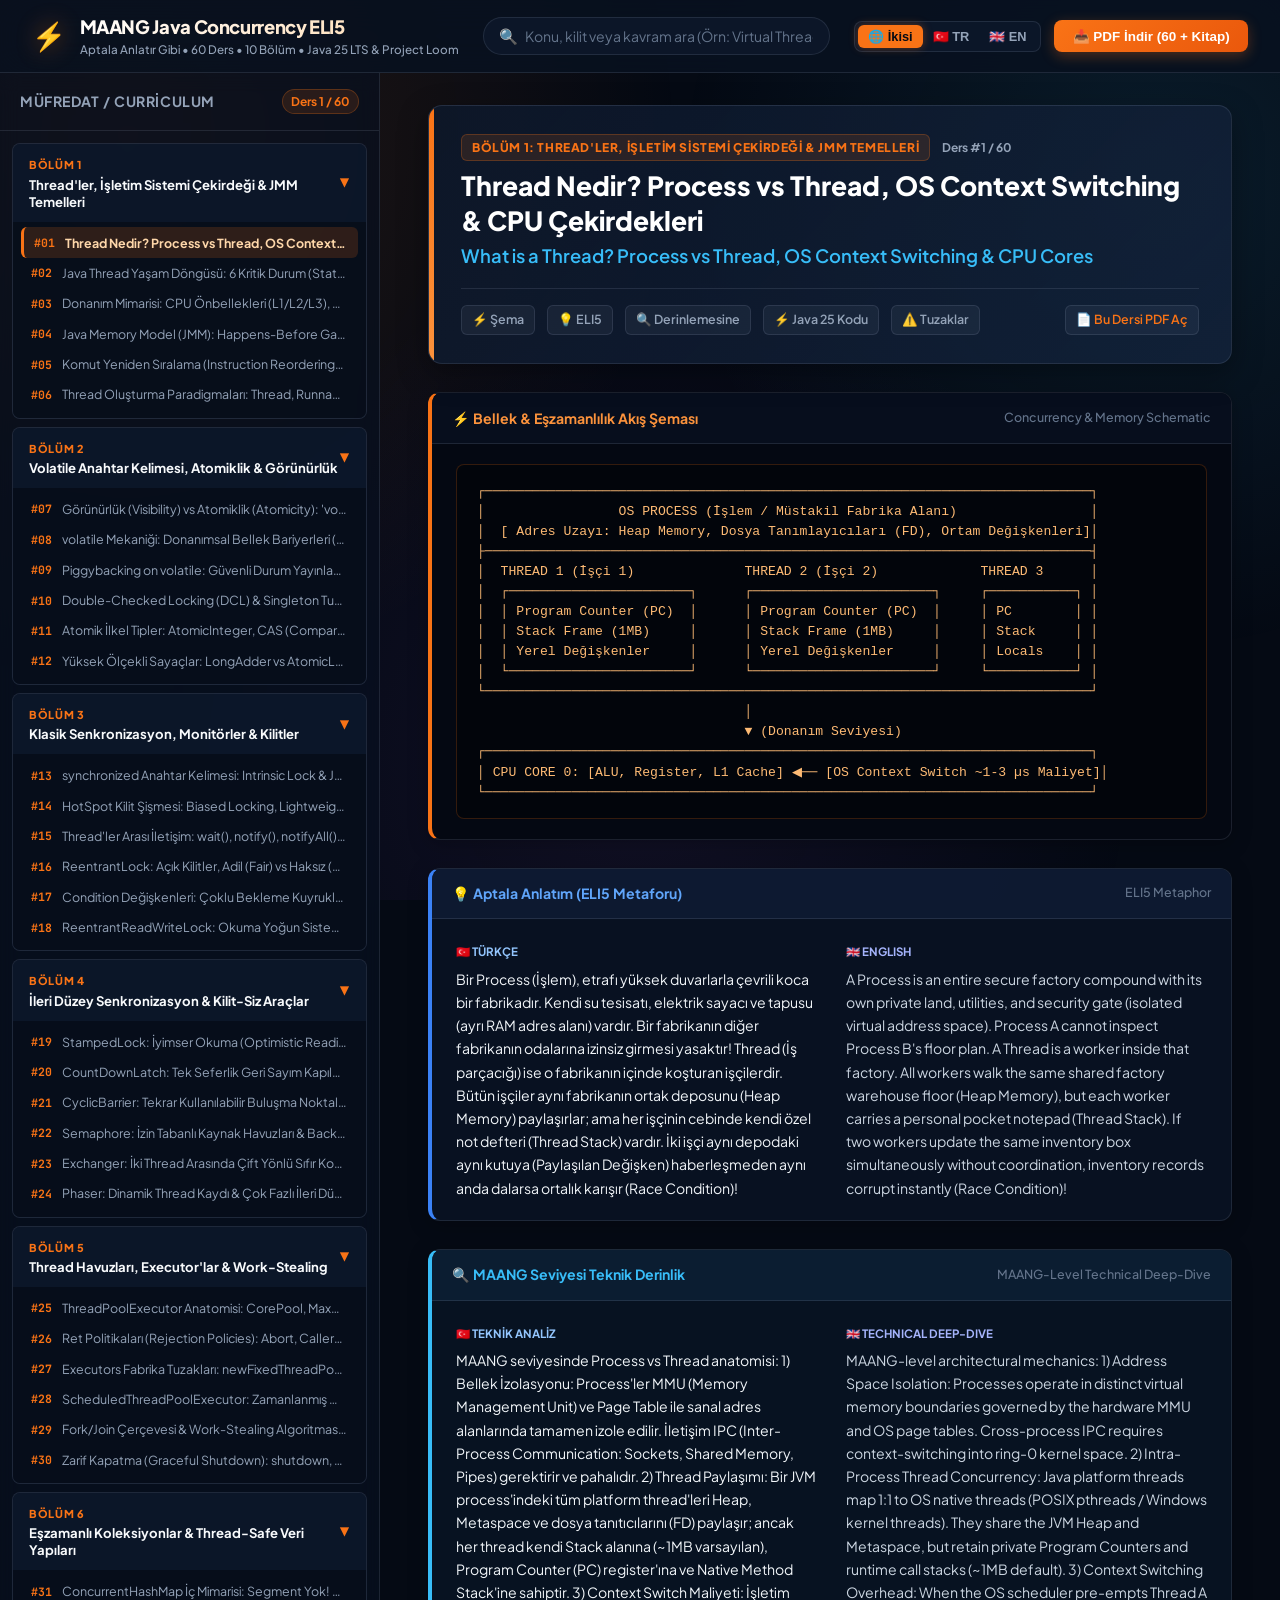
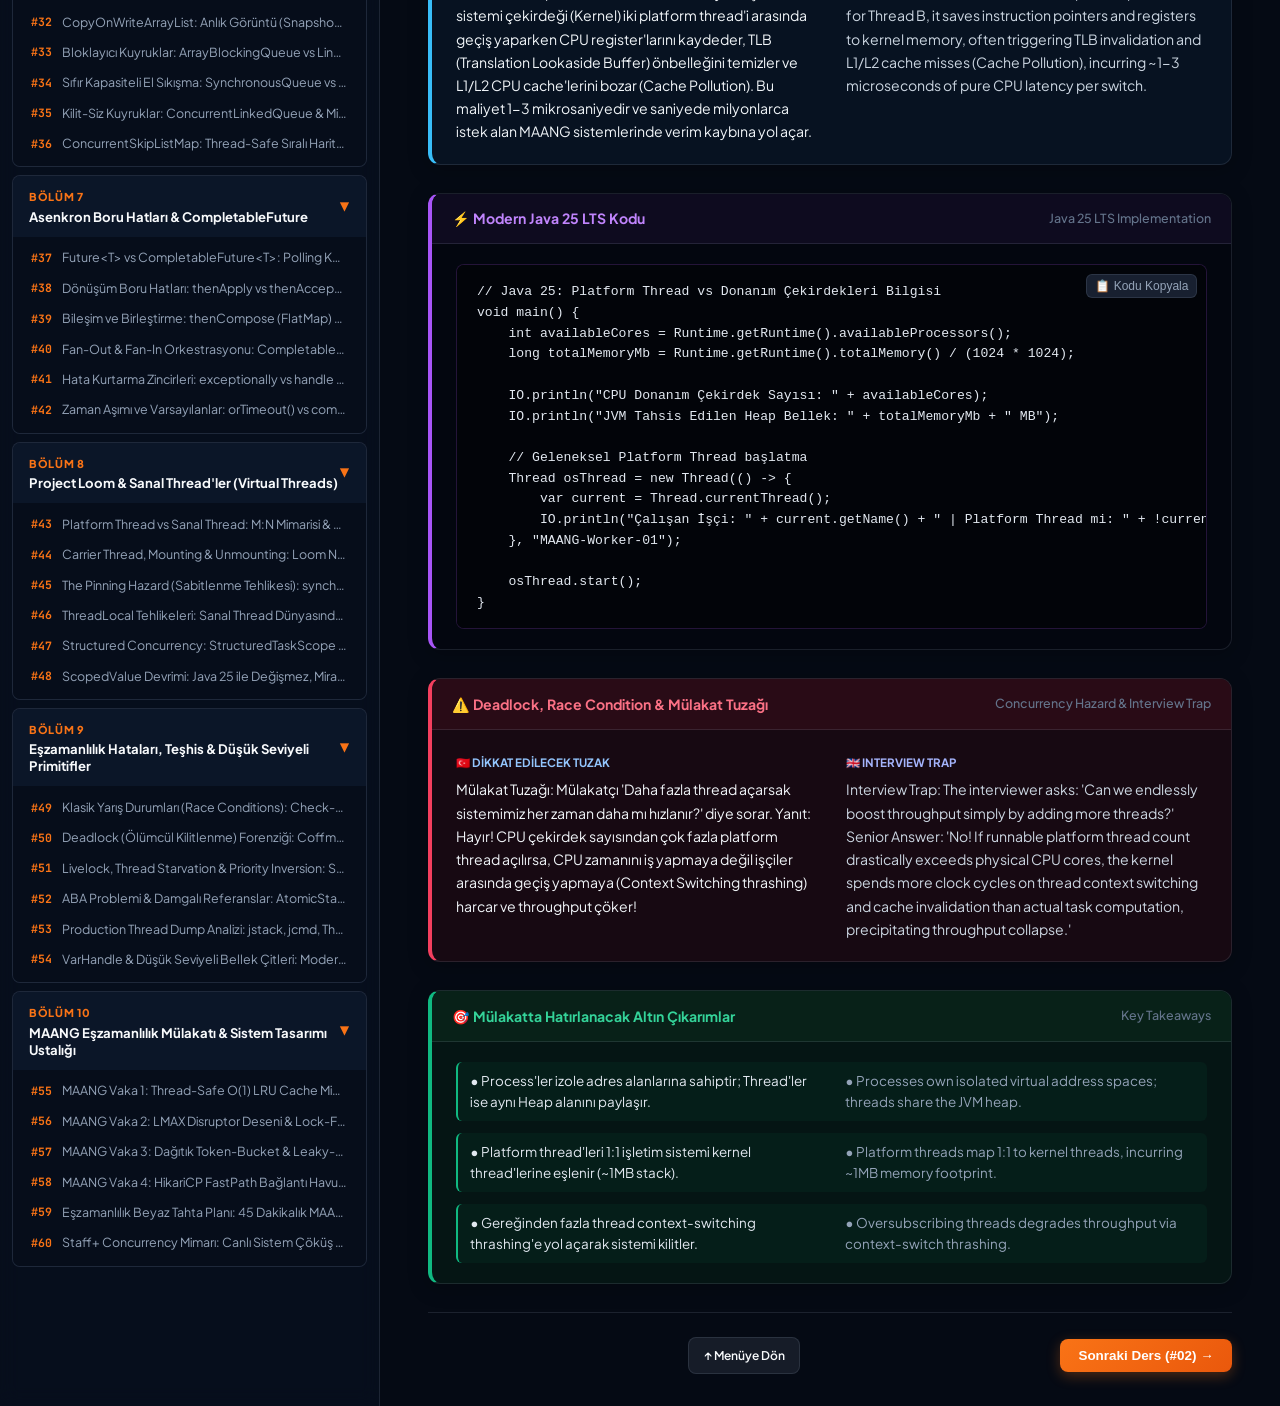
==== web/index.html @ b30d4bfa "feat(curriculum): MAANG Java Concurrency & Multithreading ELI5 masterclass with 60 lessons, 71 PDFs," ====
<!DOCTYPE html>
<html lang="tr">
<head>
  <meta charset="UTF-8">
  <meta name="viewport" content="width=device-width, initial-scale=1.0">
  <title>MAANG Java Concurrency & Multithreading ELI5 | Aptala Anlatır Gibi 60 Ders</title>
  <meta name="description" content="MAANG mülakatlarına hazırlanan mühendisler için grafikli, şemalı, modern Java 25 LTS ve Project Loom kodlu, çift dilli (TR/EN) başucu rehberi.">
  <link rel="preconnect" href="https://fonts.googleapis.com">
  <link rel="preconnect" href="https://fonts.gstatic.com" crossorigin>
  <link href="https://fonts.googleapis.com/css2?family=Plus+Jakarta+Sans:wght@400;500;600;700;800&family=JetBrains+Mono:wght@400;500;600;700&display=swap" rel="stylesheet">
  <link rel="stylesheet" href="styles.css">
</head>
<body>
  <div class="bg-ambient"></div>

  <!-- Top Navigation Bar -->
  <nav class="top-nav">
    <div class="brand-section">
      <div class="brand-logo">⚡</div>
      <div>
        <div class="brand-title">MAANG Java Concurrency ELI5</div>
        <div class="brand-subtitle">Aptala Anlatır Gibi • 60 Ders • 10 Bölüm • Java 25 LTS & Project Loom</div>
      </div>
    </div>

    <!-- Live Search -->
    <div class="search-wrapper">
      <span class="search-icon">🔍</span>
      <input type="text" id="searchInput" class="search-input" placeholder="Konu, kilit veya kavram ara (Örn: Virtual Thread, JMM, CAS, ReentrantLock, Disruptor, ForkJoin, ABA, HikariCP)...">
    </div>

    <!-- Actions & Language Switcher -->
    <div class="nav-actions">
      <div class="lang-selector">
        <button class="lang-btn active" data-lang="split" title="Türkçe ve İngilizce Yan Yana">🌐 İkisi</button>
        <button class="lang-btn" data-lang="tr" title="Sadece Türkçe">🇹🇷 TR</button>
        <button class="lang-btn" data-lang="en" title="Only English">🇬🇧 EN</button>
      </div>

      <button id="btnOpenPdfModal" class="btn-primary" title="Tüm PDF'leri İncele ve İndir">
        📥 PDF İndir (60 + Kitap)
      </button>
    </div>
  </nav>

  <!-- App Layout -->
  <div class="app-container">
    <!-- Sidebar: Modules & Lessons -->
    <aside class="sidebar" id="sidebar">
      <div class="sidebar-header">
        <span class="sidebar-title">Müfredat / Curriculum</span>
        <span class="progress-pill" id="lessonCounterBadge">Ders 1 / 60</span>
      </div>
      <ul class="module-list" id="moduleAccordion">
        <!-- Rendered dynamically by app.js -->
      </ul>
    </aside>

    <!-- Main View: Active Lesson -->
    <main class="main-view" id="mainContent">
      <!-- Active Lesson Content Rendered Here -->
    </main>
  </div>

  <!-- PDF Library Modal -->
  <div class="modal-overlay" id="pdfModal">
    <div class="modal-card">
      <div class="modal-header">
        <div>
          <h2 style="font-size: 1.25rem; font-weight: 800; color: white;">📚 Yayınlanmış PDF Kütüphanesi</h2>
          <p style="font-size: 0.85rem; color: var(--text-secondary);">60 tekil ders, 10 bölüm paketi ve 2.7 MB'lık master mega-kitabı doğrudan indirin.</p>
        </div>
        <button id="btnClosePdfModal" class="btn-secondary" style="padding: 4px 10px; font-size: 1.1rem;">✕</button>
      </div>
      <div class="modal-body">
        <div class="pdf-item master-book-highlight">
          <div>
            <div style="font-weight: 800; font-size: 1.1rem; color: white;">📖 BÜYÜK MASTER KİTAP (TÜM 60 DERS TEK PDF)</div>
            <div style="font-size: 0.82rem; color: var(--text-secondary);">60 Ders • Mimari ASCII Şemalar • Modern Java 25 LTS & Project Loom • Çift Dilli (TR & EN) • Typst Yayın Kalitesi</div>
          </div>
          <a href="../output/book/Java_Concurrency_MAANG_ELI5.pdf" target="_blank" class="btn-primary" style="padding: 0.65rem 1.3rem;">
            ⬇️ Ana Kitabı Aç (2.7 MB)
          </a>
        </div>

        <h3 style="font-size: 0.95rem; font-weight: 700; color: var(--accent-orange); text-transform: uppercase; margin-bottom: 0.75rem; letter-spacing: 0.05em;">
          📦 10 Bölüm Paketleri (Module Bundles)
        </h3>
        <div class="pdf-download-list" id="modalModulePdfList">
          <!-- Filled dynamically -->
        </div>

        <h3 style="font-size: 0.95rem; font-weight: 700; color: var(--accent-orange); text-transform: uppercase; margin-top: 1.5rem; margin-bottom: 0.75rem; letter-spacing: 0.05em;">
          📄 60 Tekil Ders PDF'leri (Individual Lessons)
        </h3>
        <div class="pdf-download-list-grid" id="modalIndividualPdfList">
          <!-- Filled dynamically -->
        </div>
      </div>
    </div>
  </div>

  <!-- Offline Data Script Fallback (Works with file:// protocol) -->
  <script src="data/lessons.js"></script>
  <script src="app.js"></script>
</body>
</html>
---- web/styles.css ----
/* ==============================================================================
   MAANG JAVA CONCURRENCY & MULTITHREADING ELI5 - MODERN WEB COMPANION READER
   Dark Glassmorphism, Midnight Obsidian, Hot Orange, Vibrant Amber & Cyan Theme
   ============================================================================== */

:root {
  --bg-primary: #050a14;
  --bg-secondary: #081120;
  --bg-card: rgba(13, 24, 43, 0.78);
  --bg-card-hover: rgba(20, 36, 62, 0.9);
  --border-color: rgba(148, 163, 184, 0.16);
  --border-glow: rgba(249, 115, 22, 0.35);

  --text-primary: #f8fafc;
  --text-secondary: #94a3b8;
  --text-muted: #64748b;

  --accent-orange: #f97316;
  --accent-amber: #fb923c;
  --accent-gold: #f59e0b;
  --accent-cyan: #38bdf8;
  --accent-blue: #3b82f6;
  --accent-violet: #a855f7;
  --accent-rose: #f43f5e;
  --accent-emerald: #10b981;

  --font-sans: 'Plus Jakarta Sans', -apple-system, BlinkMacSystemFont, 'Segoe UI', Roboto, sans-serif;
  --font-mono: 'JetBrains Mono', 'Fira Code', 'Menlo', monospace;
  --transition-fast: 0.15s ease;
  --transition-normal: 0.25s cubic-bezier(0.4, 0, 0.2, 1);
}

* {
  box-sizing: border-box;
  margin: 0;
  padding: 0;
}

body {
  font-family: var(--font-sans);
  background-color: var(--bg-primary);
  color: var(--text-primary);
  line-height: 1.6;
  min-height: 100vh;
  display: flex;
  flex-direction: column;
  overflow-x: hidden;
}

/* Background Ambient Lighting */
.bg-ambient {
  position: fixed;
  top: 0;
  left: 0;
  width: 100vw;
  height: 100vh;
  z-index: -1;
  pointer-events: none;
  background: 
    radial-gradient(circle at 10% 15%, rgba(249, 115, 22, 0.12) 0%, transparent 40%),
    radial-gradient(circle at 90% 20%, rgba(56, 189, 248, 0.10) 0%, transparent 35%),
    radial-gradient(circle at 50% 85%, rgba(168, 85, 247, 0.08) 0%, transparent 50%);
}

/* Top Navigation Bar */
.top-nav {
  position: sticky;
  top: 0;
  z-index: 100;
  background: rgba(8, 17, 32, 0.90);
  backdrop-filter: blur(20px);
  border-bottom: 1px solid var(--border-color);
  padding: 0.75rem 2rem;
  display: flex;
  align-items: center;
  justify-content: space-between;
  gap: 1.5rem;
}

.brand-section {
  display: flex;
  align-items: center;
  gap: 0.85rem;
  min-width: max-content;
}

.brand-logo {
  font-size: 1.7rem;
  background: linear-gradient(135deg, #f97316, #fb923c);
  -webkit-background-clip: text;
  background-clip: text;
  filter: drop-shadow(0 0 12px rgba(249, 115, 22, 0.45));
}

.brand-title {
  font-weight: 800;
  font-size: 1.15rem;
  letter-spacing: -0.02em;
  background: linear-gradient(135deg, #ffffff, #fed7aa);
  -webkit-background-clip: text;
  -webkit-text-fill-color: transparent;
}

.brand-subtitle {
  font-size: 0.73rem;
  color: var(--text-secondary);
  font-weight: 500;
}

/* Search Box */
.search-wrapper {
  position: relative;
  flex: 1;
  max-width: 580px;
}

.search-icon {
  position: absolute;
  left: 1rem;
  top: 50%;
  transform: translateY(-50%);
  color: var(--text-muted);
  font-size: 0.95rem;
  pointer-events: none;
}

.search-input {
  width: 100%;
  background: rgba(13, 24, 43, 0.85);
  border: 1px solid var(--border-color);
  border-radius: 9999px;
  padding: 0.55rem 1rem 0.55rem 2.6rem;
  color: var(--text-primary);
  font-family: var(--font-sans);
  font-size: 0.88rem;
  outline: none;
  transition: var(--transition-normal);
}

.search-input:focus {
  border-color: var(--accent-orange);
  box-shadow: 0 0 0 3px rgba(249, 115, 22, 0.25);
  background: rgba(17, 31, 56, 0.95);
}

.search-input::placeholder {
  color: var(--text-muted);
}

/* Nav Actions */
.nav-actions {
  display: flex;
  align-items: center;
  gap: 0.85rem;
  min-width: max-content;
}

.lang-selector {
  display: flex;
  background: rgba(13, 24, 43, 0.9);
  padding: 3px;
  border-radius: 8px;
  border: 1px solid var(--border-color);
}

.lang-btn {
  background: transparent;
  border: none;
  color: var(--text-secondary);
  padding: 4px 10px;
  font-size: 0.8rem;
  font-weight: 600;
  border-radius: 6px;
  cursor: pointer;
  transition: var(--transition-fast);
}

.lang-btn:hover {
  color: var(--text-primary);
}

.lang-btn.active {
  background: var(--accent-orange);
  color: #050a14;
  font-weight: 700;
  box-shadow: 0 0 10px rgba(249, 115, 22, 0.35);
}

.btn-primary {
  background: linear-gradient(135deg, #f97316, #ea580c);
  color: white;
  border: none;
  padding: 0.55rem 1.15rem;
  border-radius: 8px;
  font-weight: 700;
  font-size: 0.84rem;
  cursor: pointer;
  transition: var(--transition-normal);
  display: inline-flex;
  align-items: center;
  gap: 0.5rem;
  box-shadow: 0 4px 14px rgba(249, 115, 22, 0.3);
  text-decoration: none;
}

.btn-primary:hover {
  filter: brightness(1.1);
  transform: translateY(-1px);
  box-shadow: 0 6px 20px rgba(249, 115, 22, 0.45);
}

.btn-secondary {
  background: rgba(148, 163, 184, 0.12);
  color: var(--text-primary);
  border: 1px solid var(--border-color);
  padding: 0.5rem 0.9rem;
  border-radius: 8px;
  font-weight: 600;
  font-size: 0.82rem;
  cursor: pointer;
  transition: var(--transition-fast);
  text-decoration: none;
}

.btn-secondary:hover {
  background: rgba(148, 163, 184, 0.22);
  border-color: rgba(148, 163, 184, 0.3);
}

/* App Layout */
.app-container {
  display: flex;
  flex: 1;
  height: calc(100vh - 66px);
  overflow: hidden;
}

/* Sidebar */
.sidebar {
  width: 380px;
  background: rgba(8, 17, 32, 0.7);
  border-right: 1px solid var(--border-color);
  display: flex;
  flex-direction: column;
  flex-shrink: 0;
  backdrop-filter: blur(10px);
}

.sidebar-header {
  padding: 1rem 1.25rem;
  border-bottom: 1px solid var(--border-color);
  display: flex;
  align-items: center;
  justify-content: space-between;
}

.sidebar-title {
  font-weight: 700;
  font-size: 0.88rem;
  letter-spacing: 0.04em;
  text-transform: uppercase;
  color: var(--text-secondary);
}

.progress-pill {
  font-size: 0.75rem;
  font-weight: 700;
  color: var(--accent-orange);
  background: rgba(249, 115, 22, 0.12);
  border: 1px solid rgba(249, 115, 22, 0.25);
  padding: 2px 8px;
  border-radius: 9999px;
}

.module-list {
  list-style: none;
  overflow-y: auto;
  flex: 1;
  padding: 0.75rem;
}

.module-item {
  margin-bottom: 0.5rem;
  border-radius: 8px;
  background: rgba(13, 24, 43, 0.45);
  border: 1px solid var(--border-color);
  overflow: hidden;
  transition: var(--transition-fast);
}

.module-header {
  padding: 0.75rem 1rem;
  display: flex;
  align-items: center;
  justify-content: space-between;
  cursor: pointer;
  user-select: none;
  background: rgba(13, 24, 43, 0.75);
}

.module-header:hover {
  background: rgba(20, 36, 62, 0.85);
}

.module-title-group {
  display: flex;
  flex-direction: column;
  gap: 2px;
}

.module-badge {
  font-size: 0.68rem;
  font-weight: 800;
  color: var(--accent-orange);
  letter-spacing: 0.06em;
}

.module-title-text {
  font-size: 0.82rem;
  font-weight: 700;
  color: var(--text-primary);
  line-height: 1.3;
}

.module-chevron {
  font-size: 0.75rem;
  color: var(--text-muted);
  transition: transform 0.2s ease;
}

.module-item.open .module-chevron {
  transform: rotate(90deg);
  color: var(--accent-orange);
}

.lesson-sublist {
  list-style: none;
  display: none;
  padding: 0.35rem 0.5rem 0.5rem 0.5rem;
  background: rgba(6, 12, 23, 0.6);
}

.module-item.open .lesson-sublist {
  display: block;
}

.lesson-nav-btn {
  width: 100%;
  text-align: left;
  background: transparent;
  border: none;
  color: var(--text-secondary);
  padding: 0.45rem 0.65rem;
  border-radius: 6px;
  cursor: pointer;
  font-family: var(--font-sans);
  font-size: 0.78rem;
  display: flex;
  align-items: center;
  gap: 0.6rem;
  transition: var(--transition-fast);
}

.lesson-nav-btn:hover {
  background: rgba(148, 163, 184, 0.1);
  color: var(--text-primary);
}

.lesson-nav-btn.active {
  background: rgba(249, 115, 22, 0.16);
  color: #fed7aa;
  font-weight: 700;
  border-left: 3px solid var(--accent-orange);
}

.lesson-nav-num {
  font-family: var(--font-mono);
  font-size: 0.72rem;
  color: var(--accent-orange);
  font-weight: 700;
}

.lesson-nav-title {
  white-space: nowrap;
  overflow: hidden;
  text-overflow: ellipsis;
  flex: 1;
}

/* Main View */
.main-view {
  flex: 1;
  overflow-y: auto;
  padding: 2rem 3rem 4rem 3rem;
  scroll-behavior: smooth;
}

/* Lesson Container */
.lesson-card {
  max-width: 1100px;
  margin: 0 auto;
  display: flex;
  flex-direction: column;
  gap: 1.75rem;
}

/* Lesson Header Card */
.lesson-hero {
  background: linear-gradient(135deg, rgba(13, 24, 43, 0.85), rgba(20, 36, 62, 0.75));
  border: 1px solid var(--border-color);
  border-radius: 14px;
  padding: 1.75rem 2rem;
  position: relative;
  overflow: hidden;
  box-shadow: 0 10px 30px rgba(0, 0, 0, 0.35);
}

.lesson-hero::before {
  content: '';
  position: absolute;
  top: 0;
  left: 0;
  width: 5px;
  height: 100%;
  background: linear-gradient(180deg, #f97316, #fb923c);
}

.hero-meta {
  display: flex;
  align-items: center;
  gap: 0.75rem;
  margin-bottom: 0.5rem;
}

.hero-module-badge {
  font-size: 0.75rem;
  font-weight: 800;
  text-transform: uppercase;
  letter-spacing: 0.05em;
  color: var(--accent-orange);
  background: rgba(249, 115, 22, 0.12);
  border: 1px solid rgba(249, 115, 22, 0.25);
  padding: 3px 10px;
  border-radius: 6px;
}

.hero-lesson-badge {
  font-size: 0.75rem;
  font-weight: 700;
  color: var(--text-secondary);
}

.hero-title-tr {
  font-size: 1.65rem;
  font-weight: 800;
  line-height: 1.3;
  color: #ffffff;
  margin-bottom: 0.35rem;
}

.hero-title-en {
  font-size: 1.15rem;
  font-weight: 600;
  color: var(--accent-cyan);
  line-height: 1.35;
}

/* Quick Navigation inside lesson */
.hero-quick-actions {
  display: flex;
  gap: 0.75rem;
  margin-top: 1.25rem;
  padding-top: 1rem;
  border-top: 1px solid var(--border-color);
}

.nav-jump-btn {
  background: rgba(148, 163, 184, 0.08);
  border: 1px solid var(--border-color);
  color: var(--text-secondary);
  font-size: 0.78rem;
  font-weight: 600;
  padding: 4px 10px;
  border-radius: 6px;
  text-decoration: none;
  cursor: pointer;
  transition: var(--transition-fast);
}

.nav-jump-btn:hover {
  background: rgba(249, 115, 22, 0.12);
  color: var(--accent-orange);
  border-color: rgba(249, 115, 22, 0.3);
}

/* Content Box Base */
.content-box {
  background: var(--bg-card);
  border: 1px solid var(--border-color);
  border-radius: 12px;
  overflow: hidden;
  box-shadow: 0 4px 20px rgba(0, 0, 0, 0.25);
}

.box-header {
  padding: 0.85rem 1.25rem;
  display: flex;
  align-items: center;
  justify-content: space-between;
  border-bottom: 1px solid var(--border-color);
  font-weight: 700;
  font-size: 0.88rem;
}

.box-title-tr {
  display: flex;
  align-items: center;
  gap: 0.5rem;
}

.box-title-en {
  font-size: 0.78rem;
  color: var(--text-muted);
  font-weight: 500;
}

.box-body {
  padding: 1.25rem 1.5rem;
}

/* 1. Diagram Box (Obsidian & Orange Accent) */
.box-diagram {
  border-left: 4px solid var(--accent-orange);
  background: #040812;
}

.box-diagram .box-header {
  background: rgba(8, 15, 30, 0.95);
  color: var(--accent-amber);
}

.diagram-pre {
  font-family: var(--font-mono);
  font-size: 0.82rem;
  line-height: 1.45;
  color: #fdba74;
  overflow-x: auto;
  white-space: pre;
  background: #02050b;
  padding: 1rem 1.25rem;
  border-radius: 8px;
  border: 1px solid rgba(249, 115, 22, 0.2);
}

/* 2. ELI5 Metaphor Box */
.box-eli5 {
  border-left: 4px solid var(--accent-blue);
  background: rgba(10, 20, 38, 0.75);
}

.box-eli5 .box-header {
  background: rgba(15, 28, 52, 0.85);
  color: #60a5fa;
}

/* 3. Deep Dive Box */
.box-deep {
  border-left: 4px solid var(--accent-cyan);
  background: rgba(8, 22, 38, 0.75);
}

.box-deep .box-header {
  background: rgba(12, 32, 54, 0.85);
  color: #38bdf8;
}

/* 4. Java 25 Code Box */
.box-code {
  border-left: 4px solid var(--accent-violet);
  background: #03060f;
}

.box-code .box-header {
  background: rgba(15, 12, 32, 0.95);
  color: #c084fc;
}

.code-pre-wrapper {
  position: relative;
}

.code-pre {
  font-family: var(--font-mono);
  font-size: 0.82rem;
  line-height: 1.5;
  color: #e2e8f0;
  overflow-x: auto;
  padding: 1rem 1.25rem;
  background: #020409;
  border-radius: 8px;
  border: 1px solid rgba(168, 85, 247, 0.2);
}

.btn-copy-code {
  position: absolute;
  top: 0.6rem;
  right: 0.6rem;
  background: rgba(30, 41, 59, 0.8);
  border: 1px solid var(--border-color);
  color: var(--text-secondary);
  font-size: 0.75rem;
  padding: 4px 8px;
  border-radius: 6px;
  cursor: pointer;
  transition: var(--transition-fast);
}

.btn-copy-code:hover {
  background: rgba(249, 115, 22, 0.2);
  color: var(--accent-orange);
  border-color: var(--accent-orange);
}

/* 5. Warning / Hazard Box */
.box-warning {
  border-left: 4px solid var(--accent-rose);
  background: rgba(30, 10, 18, 0.75);
}

.box-warning .box-header {
  background: rgba(45, 12, 24, 0.85);
  color: #fb7185;
}

/* 6. Takeaways Box */
.box-takeaways {
  border-left: 4px solid var(--accent-emerald);
  background: rgba(6, 26, 20, 0.75);
}

.box-takeaways .box-header {
  background: rgba(9, 36, 27, 0.85);
  color: #34d399;
}

.takeaway-list {
  list-style: none;
  display: flex;
  flex-direction: column;
  gap: 0.75rem;
}

.takeaway-item {
  display: grid;
  grid-template-columns: 1fr 1fr;
  gap: 1.5rem;
  padding: 0.5rem 0.75rem;
  background: rgba(16, 185, 129, 0.05);
  border-radius: 6px;
  border-left: 2px solid var(--accent-emerald);
  font-size: 0.84rem;
}

.takeaway-tr {
  color: #e2e8f0;
}

.takeaway-en {
  color: #94a3b8;
}

/* Bilingual Split Columns */
.split-content {
  display: grid;
  grid-template-columns: 1fr 1fr;
  gap: 1.75rem;
}

.lang-column {
  font-size: 0.88rem;
  line-height: 1.65;
}

.lang-badge-tr {
  display: inline-block;
  font-size: 0.72rem;
  font-weight: 700;
  color: #93c5fd;
  margin-bottom: 0.4rem;
}

.lang-badge-en {
  display: inline-block;
  font-size: 0.72rem;
  font-weight: 700;
  color: #a5b4fc;
  margin-bottom: 0.4rem;
}

.lang-column.tr-text {
  color: #f1f5f9;
}

.lang-column.en-text {
  color: #cbd5e1;
}

/* Footer Pagination */
.lesson-pagination {
  display: flex;
  justify-content: space-between;
  align-items: center;
  padding-top: 1.5rem;
  border-top: 1px solid var(--border-color);
}

/* Modal Overlay */
.modal-overlay {
  display: none;
  position: fixed;
  top: 0;
  left: 0;
  width: 100vw;
  height: 100vh;
  background: rgba(0, 0, 0, 0.85);
  backdrop-filter: blur(12px);
  z-index: 1000;
  justify-content: center;
  align-items: center;
  padding: 1.5rem;
}

.modal-overlay.open {
  display: flex;
}

.modal-card {
  background: #081120;
  border: 1px solid var(--border-color);
  border-radius: 16px;
  width: 100%;
  max-width: 900px;
  max-height: 85vh;
  display: flex;
  flex-direction: column;
  overflow: hidden;
  box-shadow: 0 20px 50px rgba(0, 0, 0, 0.6);
}

.modal-header {
  padding: 1.25rem 1.75rem;
  border-bottom: 1px solid var(--border-color);
  display: flex;
  align-items: center;
  justify-content: space-between;
}

.modal-body {
  padding: 1.75rem;
  overflow-y: auto;
}

.master-book-highlight {
  background: linear-gradient(135deg, rgba(249, 115, 22, 0.15), rgba(251, 146, 60, 0.08));
  border: 1px solid rgba(249, 115, 22, 0.35);
  border-radius: 12px;
  padding: 1.25rem 1.5rem;
  display: flex;
  align-items: center;
  justify-content: space-between;
  margin-bottom: 1.75rem;
}

.pdf-download-list {
  display: flex;
  flex-direction: column;
  gap: 0.5rem;
}

.pdf-item {
  display: flex;
  align-items: center;
  justify-content: space-between;
  padding: 0.75rem 1rem;
  background: rgba(13, 24, 43, 0.6);
  border: 1px solid var(--border-color);
  border-radius: 8px;
}

.pdf-download-list-grid {
  display: grid;
  grid-template-columns: repeat(auto-fill, minmax(260px, 1fr));
  gap: 0.5rem;
}

.pdf-lesson-btn {
  display: flex;
  align-items: center;
  justify-content: space-between;
  padding: 0.6rem 0.85rem;
  background: rgba(13, 24, 43, 0.5);
  border: 1px solid var(--border-color);
  border-radius: 6px;
  color: var(--text-primary);
  text-decoration: none;
  font-size: 0.78rem;
  transition: var(--transition-fast);
}

.pdf-lesson-btn:hover {
  background: rgba(249, 115, 22, 0.15);
  border-color: var(--accent-orange);
}

/* Responsive adjustments */
@media (max-width: 900px) {
  .app-container {
    flex-direction: column;
    height: auto;
  }
  .sidebar {
    width: 100%;
    height: 300px;
  }
  .split-content {
    grid-template-columns: 1fr;
    gap: 1rem;
  }
  .takeaway-item {
    grid-template-columns: 1fr;
    gap: 0.35rem;
  }
}
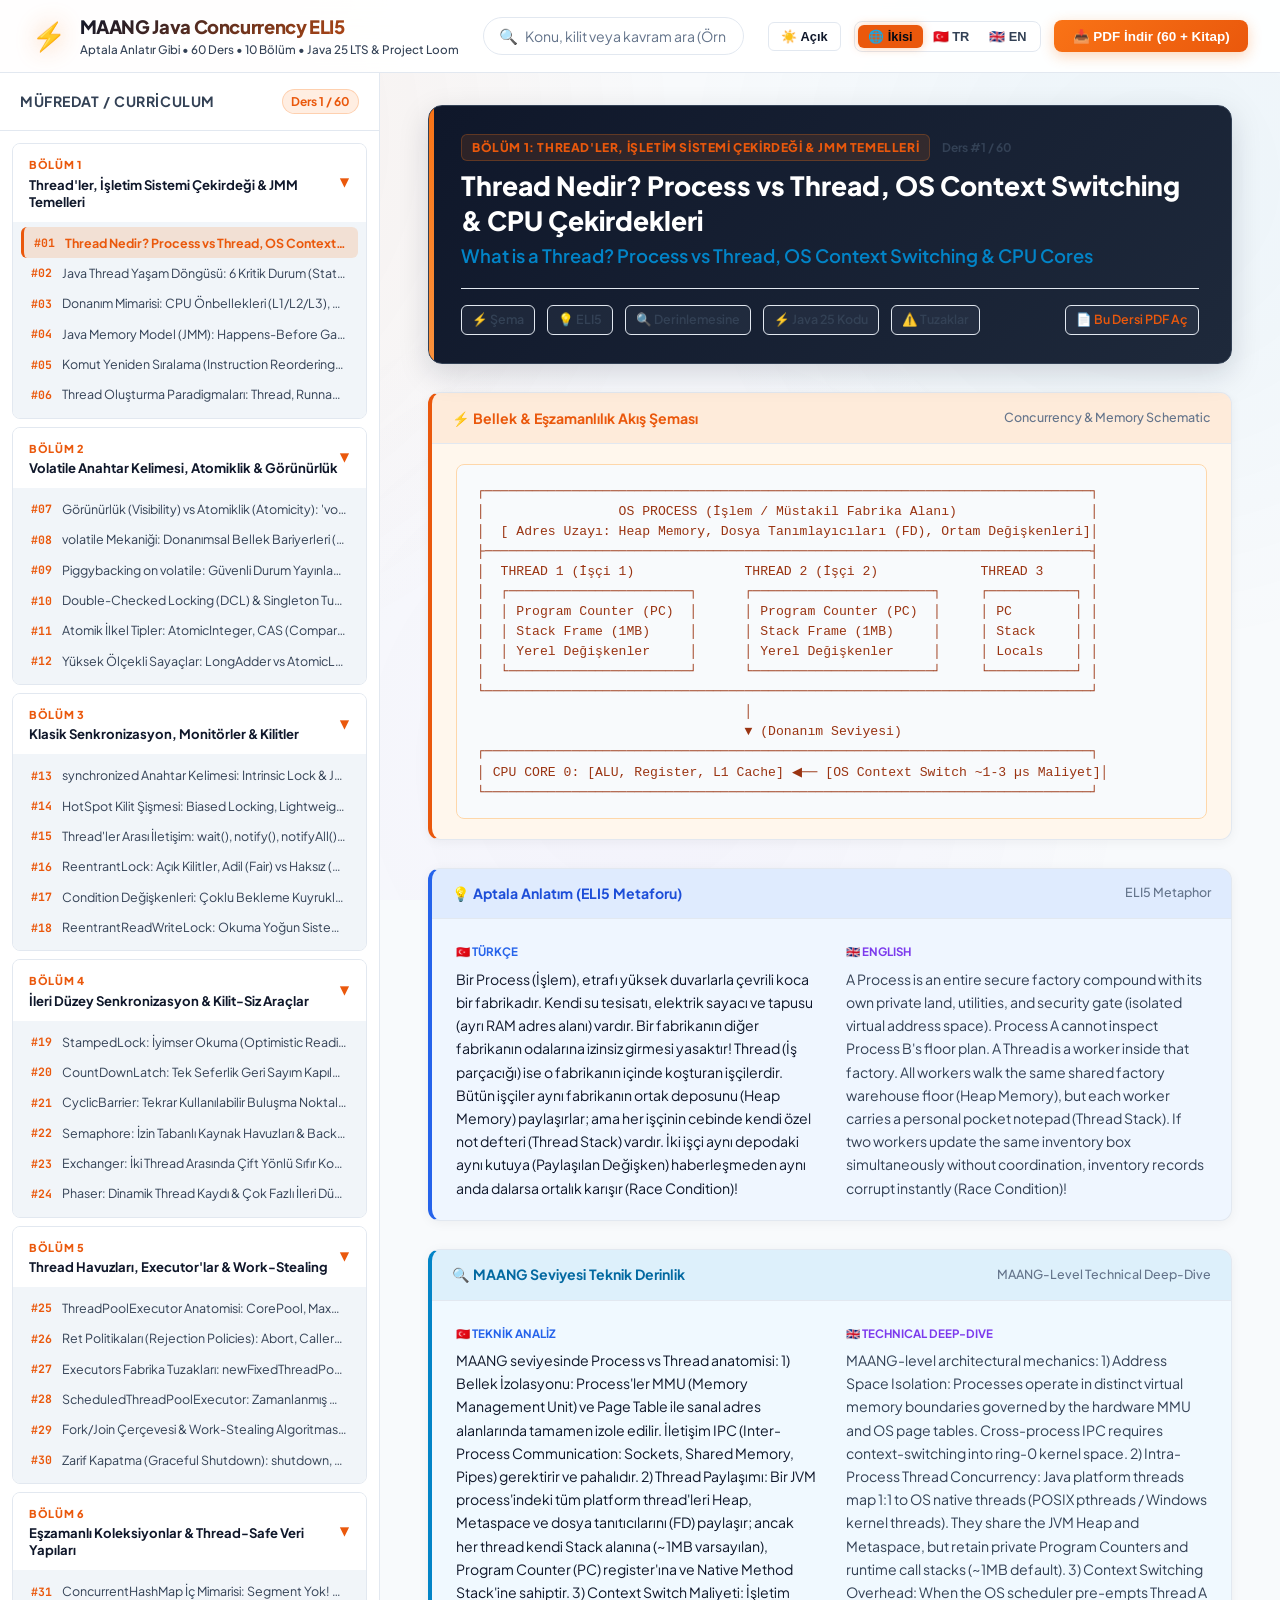
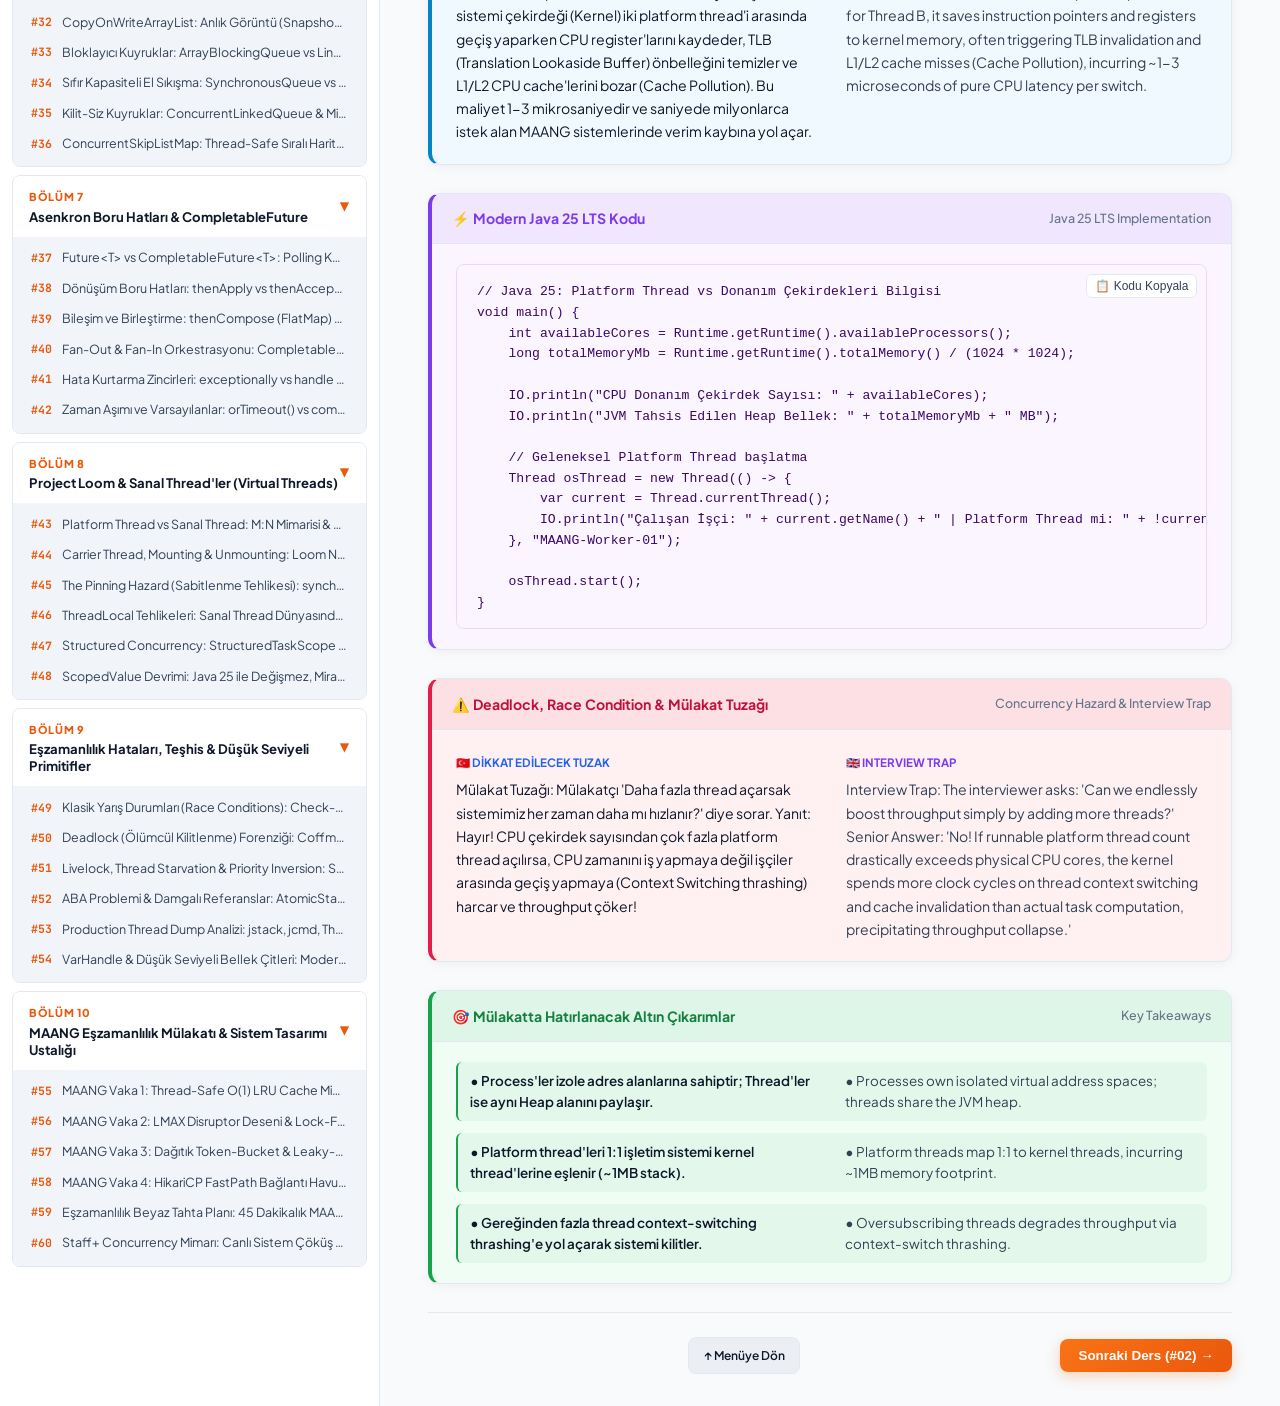
==== commit 6de42814: "feat(web): default to light theme with dark mode toggle" ====
--- a/web/index.html
+++ b/web/index.html
@@ -31,6 +31,9 @@
 
     <!-- Actions & Language Switcher -->
     <div class="nav-actions">
+      <!-- Theme Switcher -->
+      <button id="themeToggleBtn" class="theme-toggle-btn" title="Temayı Değiştir (Açık/Koyu)">☀️ Açık</button>
+
       <div class="lang-selector">
         <button class="lang-btn active" data-lang="split" title="Türkçe ve İngilizce Yan Yana">🌐 İkisi</button>
         <button class="lang-btn" data-lang="tr" title="Sadece Türkçe">🇹🇷 TR</button>
--- a/web/styles.css
+++ b/web/styles.css
@@ -4,6 +4,35 @@
    ============================================================================== */
 
 :root {
+  /* DEFAULT: LIGHT THEME */
+  --bg-primary: #f8fafc;
+  --bg-secondary: #ffffff;
+  --bg-card: #ffffff;
+  --bg-card-hover: #f1f5f9;
+  --border-color: #e2e8f0;
+  --border-glow: rgba(234, 88, 12, 0.2);
+
+  --text-primary: #0f172a;
+  --text-secondary: #334155;
+  --text-muted: #64748b;
+
+  --accent-orange: #ea580c;
+  --accent-amber: #f97316;
+  --accent-gold: #d97706;
+  --accent-cyan: #0284c7;
+  --accent-blue: #2563eb;
+  --accent-violet: #7c3aed;
+  --accent-rose: #e11d48;
+  --accent-emerald: #16a34a;
+
+  --font-sans: 'Plus Jakarta Sans', -apple-system, BlinkMacSystemFont, 'Segoe UI', Roboto, sans-serif;
+  --font-mono: 'JetBrains Mono', 'Fira Code', 'Menlo', monospace;
+  --transition-fast: 0.15s ease;
+  --transition-normal: 0.25s cubic-bezier(0.4, 0, 0.2, 1);
+}
+
+/* OPTIONAL DARK THEME */
+body.theme-dark {
   --bg-primary: #050a14;
   --bg-secondary: #081120;
   --bg-card: rgba(13, 24, 43, 0.78);
@@ -23,11 +52,6 @@
   --accent-violet: #a855f7;
   --accent-rose: #f43f5e;
   --accent-emerald: #10b981;
-
-  --font-sans: 'Plus Jakarta Sans', -apple-system, BlinkMacSystemFont, 'Segoe UI', Roboto, sans-serif;
-  --font-mono: 'JetBrains Mono', 'Fira Code', 'Menlo', monospace;
-  --transition-fast: 0.15s ease;
-  --transition-normal: 0.25s cubic-bezier(0.4, 0, 0.2, 1);
 }
 
 * {
@@ -57,6 +81,13 @@
   z-index: -1;
   pointer-events: none;
   background: 
+    radial-gradient(circle at 10% 15%, rgba(234, 88, 12, 0.07) 0%, transparent 40%),
+    radial-gradient(circle at 90% 20%, rgba(2, 132, 199, 0.05) 0%, transparent 35%),
+    radial-gradient(circle at 50% 85%, rgba(124, 58, 237, 0.04) 0%, transparent 50%);
+}
+
+body.theme-dark .bg-ambient {
+  background: 
     radial-gradient(circle at 10% 15%, rgba(249, 115, 22, 0.12) 0%, transparent 40%),
     radial-gradient(circle at 90% 20%, rgba(56, 189, 248, 0.10) 0%, transparent 35%),
     radial-gradient(circle at 50% 85%, rgba(168, 85, 247, 0.08) 0%, transparent 50%);
@@ -67,7 +98,7 @@
   position: sticky;
   top: 0;
   z-index: 100;
-  background: rgba(8, 17, 32, 0.90);
+  background: rgba(255, 255, 255, 0.92);
   backdrop-filter: blur(20px);
   border-bottom: 1px solid var(--border-color);
   padding: 0.75rem 2rem;
@@ -75,6 +106,10 @@
   align-items: center;
   justify-content: space-between;
   gap: 1.5rem;
+}
+
+body.theme-dark .top-nav {
+  background: rgba(8, 17, 32, 0.90);
 }
 
 .brand-section {
@@ -96,7 +131,7 @@
   font-weight: 800;
   font-size: 1.15rem;
   letter-spacing: -0.02em;
-  background: linear-gradient(135deg, #ffffff, #fed7aa);
+  background: linear-gradient(135deg, var(--text-primary), var(--accent-orange));
   -webkit-background-clip: text;
   -webkit-text-fill-color: transparent;
 }
@@ -126,7 +161,7 @@
 
 .search-input {
   width: 100%;
-  background: rgba(13, 24, 43, 0.85);
+  background: var(--bg-card);
   border: 1px solid var(--border-color);
   border-radius: 9999px;
   padding: 0.55rem 1rem 0.55rem 2.6rem;
@@ -139,8 +174,8 @@
 
 .search-input:focus {
   border-color: var(--accent-orange);
-  box-shadow: 0 0 0 3px rgba(249, 115, 22, 0.25);
-  background: rgba(17, 31, 56, 0.95);
+  box-shadow: 0 0 0 3px rgba(234, 88, 12, 0.2);
+  background: var(--bg-secondary);
 }
 
 .search-input::placeholder {
@@ -155,9 +190,29 @@
   min-width: max-content;
 }
 
+.theme-toggle-btn {
+  background: var(--bg-card);
+  border: 1px solid var(--border-color);
+  color: var(--text-primary);
+  font-size: 0.8rem;
+  font-weight: 700;
+  padding: 6px 12px;
+  border-radius: 6px;
+  cursor: pointer;
+  display: inline-flex;
+  align-items: center;
+  gap: 6px;
+  transition: var(--transition-fast);
+}
+
+.theme-toggle-btn:hover {
+  background: var(--bg-card-hover);
+  border-color: var(--accent-orange);
+}
+
 .lang-selector {
   display: flex;
-  background: rgba(13, 24, 43, 0.9);
+  background: var(--bg-card);
   padding: 3px;
   border-radius: 8px;
   border: 1px solid var(--border-color);
@@ -238,12 +293,16 @@
 /* Sidebar */
 .sidebar {
   width: 380px;
-  background: rgba(8, 17, 32, 0.7);
+  background: var(--bg-secondary);
   border-right: 1px solid var(--border-color);
   display: flex;
   flex-direction: column;
   flex-shrink: 0;
   backdrop-filter: blur(10px);
+}
+
+body.theme-dark .sidebar {
+  background: rgba(8, 17, 32, 0.7);
 }
 
 .sidebar-header {
@@ -282,7 +341,7 @@
 .module-item {
   margin-bottom: 0.5rem;
   border-radius: 8px;
-  background: rgba(13, 24, 43, 0.45);
+  background: var(--bg-card);
   border: 1px solid var(--border-color);
   overflow: hidden;
   transition: var(--transition-fast);
@@ -295,11 +354,11 @@
   justify-content: space-between;
   cursor: pointer;
   user-select: none;
-  background: rgba(13, 24, 43, 0.75);
+  background: var(--bg-card);
 }
 
 .module-header:hover {
-  background: rgba(20, 36, 62, 0.85);
+  background: var(--bg-card-hover);
 }
 
 .module-title-group {
@@ -337,7 +396,7 @@
   list-style: none;
   display: none;
   padding: 0.35rem 0.5rem 0.5rem 0.5rem;
-  background: rgba(6, 12, 23, 0.6);
+  background: var(--bg-card-hover);
 }
 
 .module-item.open .lesson-sublist {
@@ -362,13 +421,13 @@
 }
 
 .lesson-nav-btn:hover {
-  background: rgba(148, 163, 184, 0.1);
-  color: var(--text-primary);
+  background: var(--bg-card-hover);
+  color: var(--accent-orange);
 }
 
 .lesson-nav-btn.active {
   background: rgba(249, 115, 22, 0.16);
-  color: #fed7aa;
+  color: var(--accent-orange);
   font-weight: 700;
   border-left: 3px solid var(--accent-orange);
 }
@@ -406,13 +465,13 @@
 
 /* Lesson Header Card */
 .lesson-hero {
-  background: linear-gradient(135deg, rgba(13, 24, 43, 0.85), rgba(20, 36, 62, 0.75));
-  border: 1px solid var(--border-color);
+  background: linear-gradient(135deg, #0f172a 0%, #1e293b 100%);
+  border: 1px solid #334155;
   border-radius: 14px;
   padding: 1.75rem 2rem;
   position: relative;
   overflow: hidden;
-  box-shadow: 0 10px 30px rgba(0, 0, 0, 0.35);
+  box-shadow: 0 10px 30px rgba(15, 23, 42, 0.15);
 }
 
 .lesson-hero::before {
@@ -499,6 +558,10 @@
   border: 1px solid var(--border-color);
   border-radius: 12px;
   overflow: hidden;
+  box-shadow: 0 2px 12px rgba(0, 0, 0, 0.05);
+}
+
+body.theme-dark .content-box {
   box-shadow: 0 4px 20px rgba(0, 0, 0, 0.25);
 }
 
@@ -528,61 +591,83 @@
   padding: 1.25rem 1.5rem;
 }
 
-/* 1. Diagram Box (Obsidian & Orange Accent) */
+/* 1. Diagram Box */
 .box-diagram {
   border-left: 4px solid var(--accent-orange);
+  background: #fff7ed;
+}
+
+body.theme-dark .box-diagram {
   background: #040812;
 }
 
 .box-diagram .box-header {
-  background: rgba(8, 15, 30, 0.95);
-  color: var(--accent-amber);
+  background: rgba(234, 88, 12, 0.08);
+  color: var(--accent-orange);
 }
 
 .diagram-pre {
   font-family: var(--font-mono);
   font-size: 0.82rem;
   line-height: 1.45;
-  color: #fdba74;
+  color: #9a3412;
   overflow-x: auto;
   white-space: pre;
-  background: #02050b;
+  background: #f8fafc;
   padding: 1rem 1.25rem;
   border-radius: 8px;
-  border: 1px solid rgba(249, 115, 22, 0.2);
+  border: 1px solid #fed7aa;
+}
+
+body.theme-dark .diagram-pre {
+  color: #fdba74;
+  background: #02050b;
+  border-color: rgba(249, 115, 22, 0.2);
 }
 
 /* 2. ELI5 Metaphor Box */
 .box-eli5 {
   border-left: 4px solid var(--accent-blue);
+  background: #eff6ff;
+}
+
+body.theme-dark .box-eli5 {
   background: rgba(10, 20, 38, 0.75);
 }
 
 .box-eli5 .box-header {
-  background: rgba(15, 28, 52, 0.85);
-  color: #60a5fa;
+  background: rgba(37, 99, 235, 0.08);
+  color: #1d4ed8;
 }
 
 /* 3. Deep Dive Box */
 .box-deep {
   border-left: 4px solid var(--accent-cyan);
+  background: #f0f9ff;
+}
+
+body.theme-dark .box-deep {
   background: rgba(8, 22, 38, 0.75);
 }
 
 .box-deep .box-header {
-  background: rgba(12, 32, 54, 0.85);
-  color: #38bdf8;
+  background: rgba(2, 132, 199, 0.08);
+  color: #0369a1;
 }
 
 /* 4. Java 25 Code Box */
 .box-code {
   border-left: 4px solid var(--accent-violet);
+  background: #faf5ff;
+}
+
+body.theme-dark .box-code {
   background: #03060f;
 }
 
 .box-code .box-header {
-  background: rgba(15, 12, 32, 0.95);
-  color: #c084fc;
+  background: rgba(124, 58, 237, 0.08);
+  color: #7c3aed;
 }
 
 .code-pre-wrapper {
@@ -593,19 +678,25 @@
   font-family: var(--font-mono);
   font-size: 0.82rem;
   line-height: 1.5;
-  color: #e2e8f0;
+  color: #3b0764;
   overflow-x: auto;
   padding: 1rem 1.25rem;
+  background: #faf5ff;
+  border-radius: 8px;
+  border: 1px solid #e9d5ff;
+}
+
+body.theme-dark .code-pre {
+  color: #e2e8f0;
   background: #020409;
-  border-radius: 8px;
-  border: 1px solid rgba(168, 85, 247, 0.2);
+  border-color: rgba(168, 85, 247, 0.2);
 }
 
 .btn-copy-code {
   position: absolute;
   top: 0.6rem;
   right: 0.6rem;
-  background: rgba(30, 41, 59, 0.8);
+  background: var(--bg-card);
   border: 1px solid var(--border-color);
   color: var(--text-secondary);
   font-size: 0.75rem;
@@ -616,31 +707,39 @@
 }
 
 .btn-copy-code:hover {
-  background: rgba(249, 115, 22, 0.2);
-  color: var(--accent-orange);
+  background: var(--accent-orange);
+  color: white;
   border-color: var(--accent-orange);
 }
 
 /* 5. Warning / Hazard Box */
 .box-warning {
   border-left: 4px solid var(--accent-rose);
+  background: #fff1f2;
+}
+
+body.theme-dark .box-warning {
   background: rgba(30, 10, 18, 0.75);
 }
 
 .box-warning .box-header {
-  background: rgba(45, 12, 24, 0.85);
-  color: #fb7185;
+  background: rgba(225, 29, 72, 0.08);
+  color: #be123c;
 }
 
 /* 6. Takeaways Box */
 .box-takeaways {
   border-left: 4px solid var(--accent-emerald);
+  background: #f0fdf4;
+}
+
+body.theme-dark .box-takeaways {
   background: rgba(6, 26, 20, 0.75);
 }
 
 .box-takeaways .box-header {
-  background: rgba(9, 36, 27, 0.85);
-  color: #34d399;
+  background: rgba(22, 163, 74, 0.08);
+  color: #15803d;
 }
 
 .takeaway-list {
@@ -655,18 +754,19 @@
   grid-template-columns: 1fr 1fr;
   gap: 1.5rem;
   padding: 0.5rem 0.75rem;
-  background: rgba(16, 185, 129, 0.05);
+  background: rgba(22, 163, 74, 0.06);
   border-radius: 6px;
   border-left: 2px solid var(--accent-emerald);
   font-size: 0.84rem;
 }
 
 .takeaway-tr {
-  color: #e2e8f0;
+  color: var(--text-primary);
+  font-weight: 600;
 }
 
 .takeaway-en {
-  color: #94a3b8;
+  color: var(--text-secondary);
 }
 
 /* Bilingual Split Columns */
@@ -685,7 +785,7 @@
   display: inline-block;
   font-size: 0.72rem;
   font-weight: 700;
-  color: #93c5fd;
+  color: var(--accent-blue);
   margin-bottom: 0.4rem;
 }
 
@@ -693,16 +793,16 @@
   display: inline-block;
   font-size: 0.72rem;
   font-weight: 700;
-  color: #a5b4fc;
+  color: var(--accent-violet);
   margin-bottom: 0.4rem;
 }
 
 .lang-column.tr-text {
-  color: #f1f5f9;
+  color: var(--text-primary);
 }
 
 .lang-column.en-text {
-  color: #cbd5e1;
+  color: var(--text-secondary);
 }
 
 /* Footer Pagination */
@@ -722,7 +822,7 @@
   left: 0;
   width: 100vw;
   height: 100vh;
-  background: rgba(0, 0, 0, 0.85);
+  background: rgba(15, 23, 42, 0.65);
   backdrop-filter: blur(12px);
   z-index: 1000;
   justify-content: center;
@@ -735,7 +835,7 @@
 }
 
 .modal-card {
-  background: #081120;
+  background: var(--bg-secondary);
   border: 1px solid var(--border-color);
   border-radius: 16px;
   width: 100%;
@@ -744,6 +844,11 @@
   display: flex;
   flex-direction: column;
   overflow: hidden;
+  box-shadow: 0 20px 50px rgba(0, 0, 0, 0.15);
+}
+
+body.theme-dark .modal-card {
+  background: #081120;
   box-shadow: 0 20px 50px rgba(0, 0, 0, 0.6);
 }
 
@@ -753,6 +858,11 @@
   display: flex;
   align-items: center;
   justify-content: space-between;
+  background: var(--bg-card-hover);
+}
+
+body.theme-dark .modal-header {
+  background: rgba(13, 24, 43, 0.85);
 }
 
 .modal-body {
@@ -761,8 +871,8 @@
 }
 
 .master-book-highlight {
-  background: linear-gradient(135deg, rgba(249, 115, 22, 0.15), rgba(251, 146, 60, 0.08));
-  border: 1px solid rgba(249, 115, 22, 0.35);
+  background: linear-gradient(135deg, rgba(234, 88, 12, 0.12), rgba(249, 115, 22, 0.06));
+  border: 1px solid rgba(234, 88, 12, 0.35);
   border-radius: 12px;
   padding: 1.25rem 1.5rem;
   display: flex;
@@ -782,9 +892,10 @@
   align-items: center;
   justify-content: space-between;
   padding: 0.75rem 1rem;
-  background: rgba(13, 24, 43, 0.6);
+  background: var(--bg-card);
   border: 1px solid var(--border-color);
   border-radius: 8px;
+  color: var(--text-primary);
 }
 
 .pdf-download-list-grid {
@@ -798,7 +909,7 @@
   align-items: center;
   justify-content: space-between;
   padding: 0.6rem 0.85rem;
-  background: rgba(13, 24, 43, 0.5);
+  background: var(--bg-card);
   border: 1px solid var(--border-color);
   border-radius: 6px;
   color: var(--text-primary);
@@ -808,7 +919,7 @@
 }
 
 .pdf-lesson-btn:hover {
-  background: rgba(249, 115, 22, 0.15);
+  background: var(--bg-card-hover);
   border-color: var(--accent-orange);
 }
 
